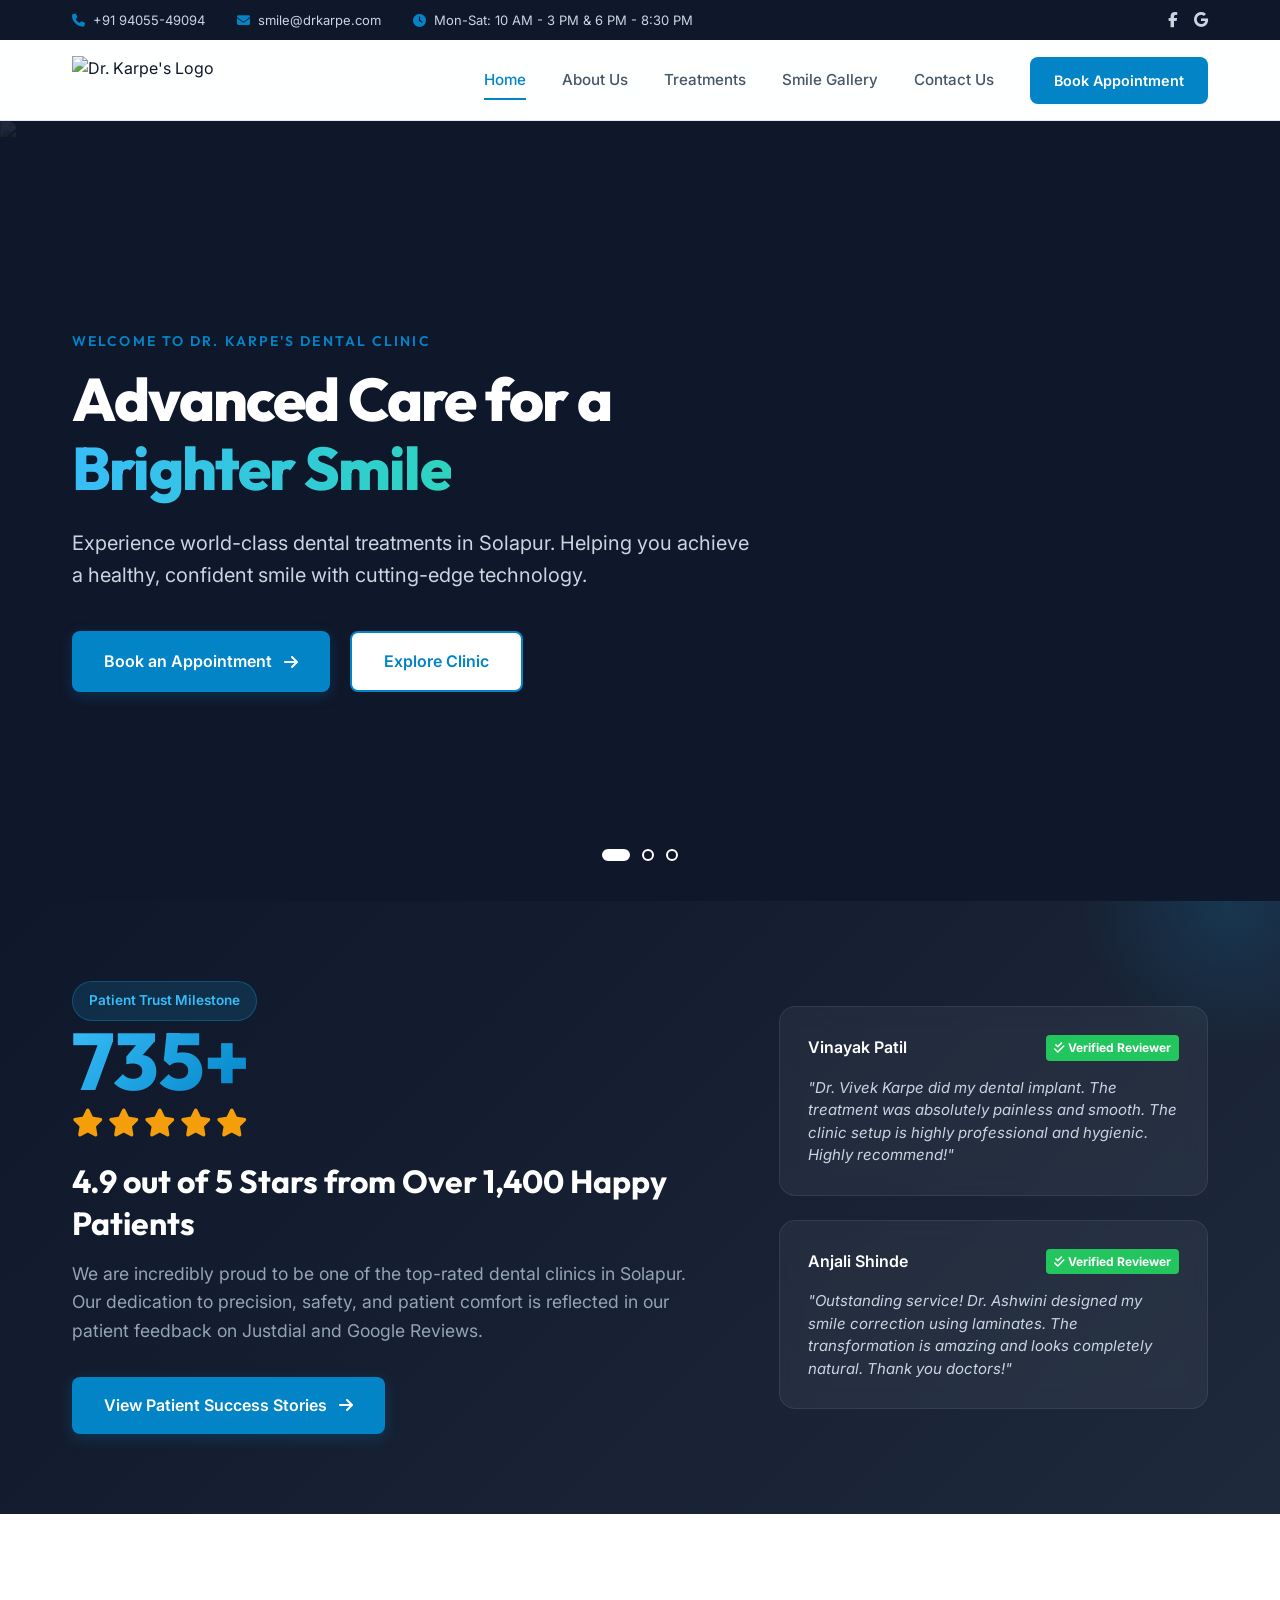
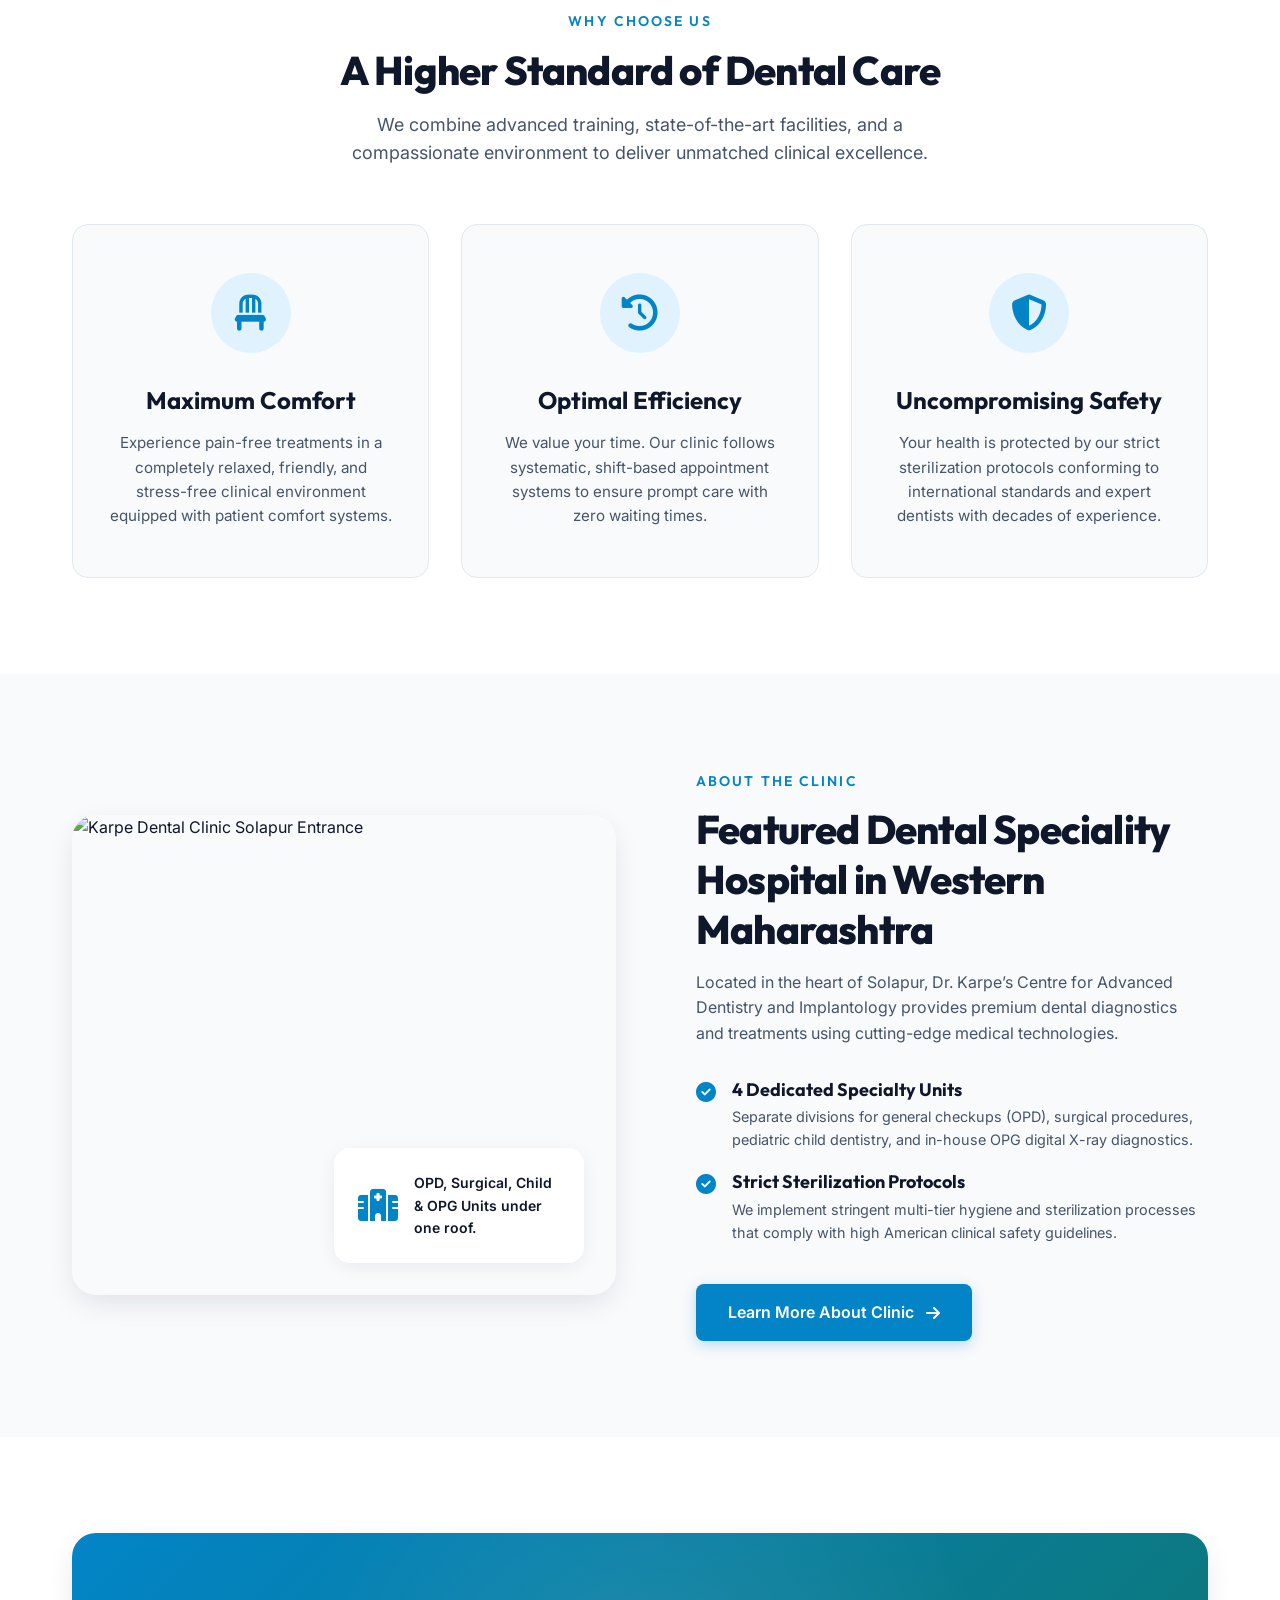
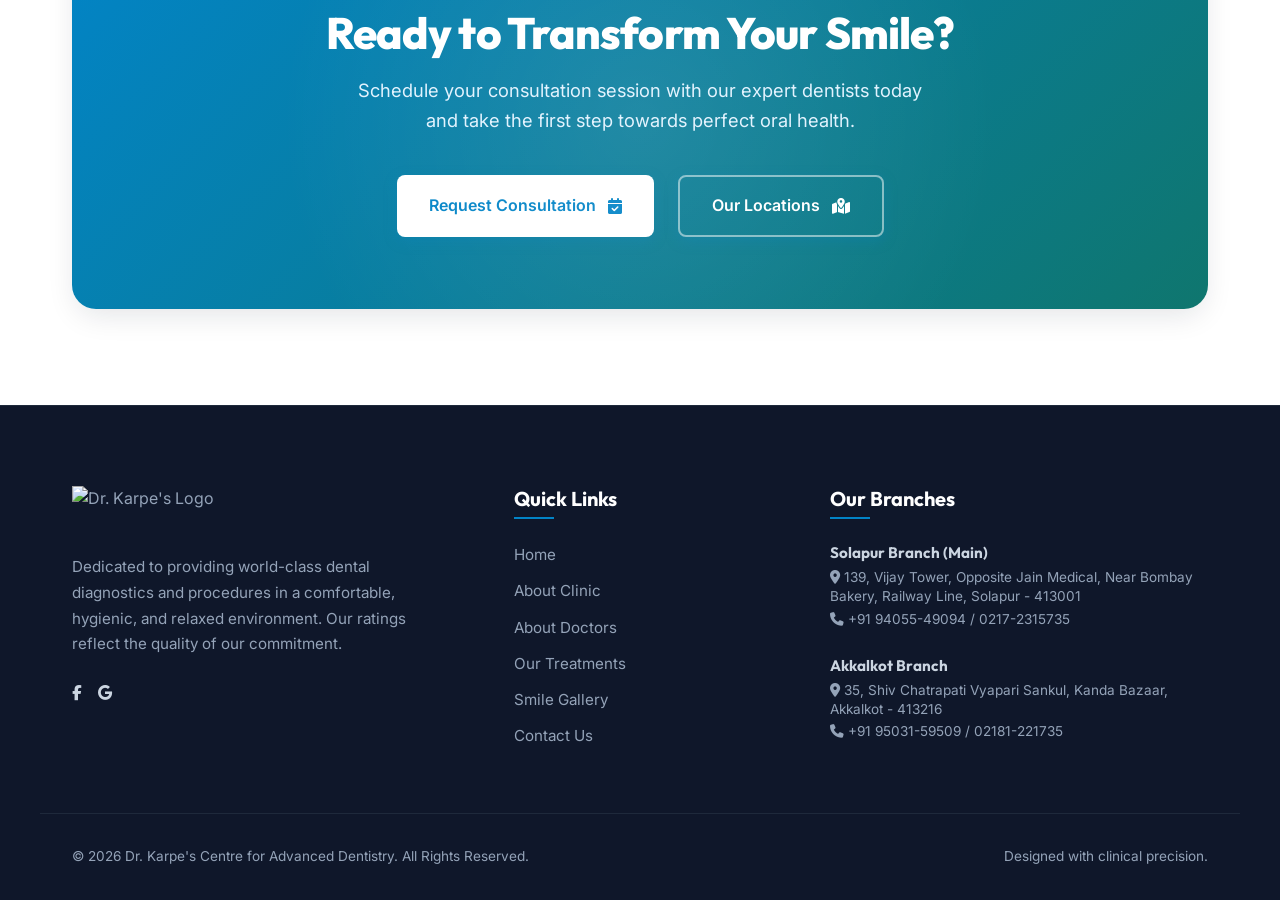
==== index.html @ cebeaaa7 "Initial commit - Redesigned Dr. Karpe's Dental Clinic Website" ====
<!DOCTYPE html>
<html lang="en">
<head>
    <meta charset="UTF-8">
    <meta name="viewport" content="width=device-width, initial-scale=1.0">
    <title>Dr. Karpe's Centre for Advanced Dentistry | Solapur Dentist</title>
    <meta name="description" content="Dr. Karpe's Dental Clinic in Solapur offers advanced dental treatments like dental implants, root canal treatment, cosmetic dentistry, and smile designing in a comfortable environment.">
    <meta name="keywords" content="dental clinic in solapur, dentist in solapur, dental implant solapur, root canal treatment solapur, cosmetic dentistry solapur, smile designing solapur">
    <link rel="stylesheet" href="https://cdnjs.cloudflare.com/ajax/libs/font-awesome/6.4.0/css/all.min.css">
    <link rel="stylesheet" href="css/main.css">
</head>
<body>

    <!-- Top Contact Bar -->
    <div class="top-bar">
        <div class="container top-bar-inner">
            <div class="top-contacts">
                <span><i class="fa-solid fa-phone"></i> +91 94055-49094</span>
                <span><i class="fa-solid fa-envelope"></i> smile@drkarpe.com</span>
                <span><i class="fa-solid fa-clock"></i> Mon-Sat: 10 AM - 3 PM & 6 PM - 8:30 PM</span>
            </div>
            <div class="top-socials">
                <a href="https://www.facebook.com/drkarpescentreforadvanceddentistry/" target="_blank" title="Facebook"><i class="fa-brands fa-facebook-f"></i></a>
                <a href="#" title="Google"><i class="fa-brands fa-google"></i></a>
            </div>
        </div>
    </div>

    <!-- Header Navigation -->
    <header class="header">
        <div class="container nav-container">
            <a href="index.html" class="logo">
                <img src="http://www.drkarpe.com/assets/img/logo.png" alt="Dr. Karpe's Logo">
            </a>
            <nav class="nav-menu">
                <a href="index.html" class="nav-item active">Home</a>
                <a href="about.html" class="nav-item">About Us</a>
                <a href="treatments.html" class="nav-item">Treatments</a>
                <a href="gallery.html" class="nav-item">Smile Gallery</a>
                <a href="contact.html" class="nav-item">Contact Us</a>
                <a href="contact.html#book" class="nav-item nav-btn">Book Appointment</a>
            </nav>
            <div class="mobile-toggle">
                <i class="fa-solid fa-bars"></i>
            </div>
        </div>
    </header>

    <!-- Parallax Hero Slider -->
    <section class="hero-slider">
        <!-- Slide 1 -->
        <div class="hero-slide active">
            <img src="http://www.drkarpe.com/assets/img/slider/6.jpg" alt="Karpe Dental Office" class="hero-bg-img">
            <div class="hero-overlay"></div>
            <div class="container hero-content-wrap">
                <div class="hero-content">
                    <span class="tagline">Welcome to Dr. Karpe's Dental Clinic</span>
                    <h1 class="hero-title">Advanced Care for a <span>Brighter Smile</span></h1>
                    <p class="hero-desc">Experience world-class dental treatments in Solapur. Helping you achieve a healthy, confident smile with cutting-edge technology.</p>
                    <div class="hero-cta">
                        <a href="contact.html#book" class="btn btn-primary">Book an Appointment <i class="fa-solid fa-arrow-right"></i></a>
                        <a href="about.html" class="btn btn-secondary">Explore Clinic</a>
                    </div>
                </div>
            </div>
        </div>
        <!-- Slide 2 -->
        <div class="hero-slide">
            <img src="http://www.drkarpe.com/assets/img/slider/7.jpg" alt="Dental Implants" class="hero-bg-img">
            <div class="hero-overlay"></div>
            <div class="container hero-content-wrap">
                <div class="hero-content">
                    <span class="tagline">Implantology Specialist</span>
                    <h1 class="hero-title">State of the Art <span>Dental Implants</span></h1>
                    <p class="hero-desc">Restore your natural smile and bite. Expert dental implant procedures performed by certified and highly experienced specialists.</p>
                    <div class="hero-cta">
                        <a href="treatments.html" class="btn btn-primary">Our Treatments <i class="fa-solid fa-arrow-right"></i></a>
                        <a href="contact.html#book" class="btn btn-secondary">Request Call</a>
                    </div>
                </div>
            </div>
        </div>
        <!-- Slide 3 -->
        <div class="hero-slide">
            <img src="http://www.drkarpe.com/assets/img/slider/8.jpg" alt="Cosmetic Dentistry" class="hero-bg-img">
            <div class="hero-overlay"></div>
            <div class="container hero-content-wrap">
                <div class="hero-content">
                    <span class="tagline">Aesthetic Corrections</span>
                    <h1 class="hero-title">Cosmetic Dentistry & <span>Smile Design</span></h1>
                    <p class="hero-desc">Enhance your self-confidence with customized veneers, crowns, composite fillings, and teeth whitening procedures.</p>
                    <div class="hero-cta">
                        <a href="gallery.html" class="btn btn-primary">View Transformations <i class="fa-solid fa-arrow-right"></i></a>
                        <a href="about.html" class="btn btn-secondary">Meet Our Doctors</a>
                    </div>
                </div>
            </div>
        </div>

        <div class="slider-dots">
            <span class="dot active"></span>
            <span class="dot"></span>
            <span class="dot"></span>
        </div>
    </section>

    <!-- Reviews / Milestone Highlights Section -->
    <section class="reviews-section">
        <div class="container reviews-grid">
            <div class="reviews-metric fade-in">
                <span class="reviews-badge">Patient Trust Milestone</span>
                <div class="reviews-stat">
                    <span id="reviews-counter" data-target="1400">0</span>
                </div>
                <div class="reviews-stars">
                    <i class="fa-solid fa-star"></i>
                    <i class="fa-solid fa-star"></i>
                    <i class="fa-solid fa-star"></i>
                    <i class="fa-solid fa-star"></i>
                    <i class="fa-solid fa-star"></i>
                </div>
                <h2 class="reviews-heading">4.9 out of 5 Stars from Over 1,400 Happy Patients</h2>
                <p class="reviews-sub">We are incredibly proud to be one of the top-rated dental clinics in Solapur. Our dedication to precision, safety, and patient comfort is reflected in our patient feedback on Justdial and Google Reviews.</p>
                <a href="gallery.html" class="btn btn-primary">View Patient Success Stories <i class="fa-solid fa-arrow-right"></i></a>
            </div>
            <div class="reviews-display-cards fade-in">
                <div class="review-card">
                    <div class="review-author">
                        <span class="author-name">Vinayak Patil</span>
                        <span class="review-source"><i class="fa-solid fa-check-double"></i> Verified Reviewer</span>
                    </div>
                    <p class="review-text">"Dr. Vivek Karpe did my dental implant. The treatment was absolutely painless and smooth. The clinic setup is highly professional and hygienic. Highly recommend!"</p>
                </div>
                <div class="review-card">
                    <div class="review-author">
                        <span class="author-name">Anjali Shinde</span>
                        <span class="review-source"><i class="fa-solid fa-check-double"></i> Verified Reviewer</span>
                    </div>
                    <p class="review-text">"Outstanding service! Dr. Ashwini designed my smile correction using laminates. The transformation is amazing and looks completely natural. Thank you doctors!"</p>
                </div>
            </div>
        </div>
    </section>

    <!-- Three pillars of value -->
    <section class="section-padding features-section">
        <div class="container text-center">
            <span class="tagline">Why Choose Us</span>
            <h2 class="section-title">A Higher Standard of Dental Care</h2>
            <p class="section-desc">We combine advanced training, state-of-the-art facilities, and a compassionate environment to deliver unmatched clinical excellence.</p>
            
            <div class="grid-3">
                <div class="feature-card fade-in">
                    <div class="feature-icon-wrapper">
                        <i class="fa-solid fa-chair"></i>
                    </div>
                    <h3 class="feature-title">Maximum Comfort</h3>
                    <p class="feature-desc">Experience pain-free treatments in a completely relaxed, friendly, and stress-free clinical environment equipped with patient comfort systems.</p>
                </div>
                <div class="feature-card fade-in">
                    <div class="feature-icon-wrapper">
                        <i class="fa-solid fa-clock-rotate-left"></i>
                    </div>
                    <h3 class="feature-title">Optimal Efficiency</h3>
                    <p class="feature-desc">We value your time. Our clinic follows systematic, shift-based appointment systems to ensure prompt care with zero waiting times.</p>
                </div>
                <div class="feature-card fade-in">
                    <div class="feature-icon-wrapper">
                        <i class="fa-solid fa-shield-halved"></i>
                    </div>
                    <h3 class="feature-title">Uncompromising Safety</h3>
                    <p class="feature-desc">Your health is protected by our strict sterilization protocols conforming to international standards and expert dentists with decades of experience.</p>
                </div>
            </div>
        </div>
    </section>

    <!-- Brief Clinic Intro & Overview -->
    <section class="section-padding home-intro">
        <div class="container grid-2">
            <div class="intro-image fade-in">
                <img src="http://www.drkarpe.com/assets/img/gallery/front.jpg" alt="Karpe Dental Clinic Solapur Entrance">
                <div class="badge-float">
                    <div class="badge-icon"><i class="fa-solid fa-hospital"></i></div>
                    <div class="badge-text">OPD, Surgical, Child & OPG Units under one roof.</div>
                </div>
            </div>
            <div class="intro-content fade-in">
                <span class="tagline">About the Clinic</span>
                <h2 class="section-title" style="text-align: left;">Featured Dental Speciality Hospital in Western Maharashtra</h2>
                <p style="color: var(--text-secondary); margin-bottom: 1.5rem;">Located in the heart of Solapur, Dr. Karpe’s Centre for Advanced Dentistry and Implantology provides premium dental diagnostics and treatments using cutting-edge medical technologies.</p>
                
                <div class="intro-list">
                    <div class="intro-item">
                        <i class="fa-solid fa-circle-check"></i>
                        <div>
                            <h4>4 Dedicated Specialty Units</h4>
                            <p>Separate divisions for general checkups (OPD), surgical procedures, pediatric child dentistry, and in-house OPG digital X-ray diagnostics.</p>
                        </div>
                    </div>
                    <div class="intro-item">
                        <i class="fa-solid fa-circle-check"></i>
                        <div>
                            <h4>Strict Sterilization Protocols</h4>
                            <p>We implement stringent multi-tier hygiene and sterilization processes that comply with high American clinical safety guidelines.</p>
                        </div>
                    </div>
                </div>
                <div style="margin-top: 2.5rem;">
                    <a href="about.html" class="btn btn-primary">Learn More About Clinic <i class="fa-solid fa-arrow-right"></i></a>
                </div>
            </div>
        </div>
    </section>

    <!-- Quick CTA Banner -->
    <section class="section-padding" style="background-color: white;">
        <div class="container">
            <div class="cta-banner fade-in">
                <h2>Ready to Transform Your Smile?</h2>
                <p>Schedule your consultation session with our expert dentists today and take the first step towards perfect oral health.</p>
                <div class="cta-buttons">
                    <a href="contact.html#book" class="btn btn-primary btn-white">Request Consultation <i class="fa-solid fa-calendar-check"></i></a>
                    <a href="contact.html" class="btn btn-primary btn-outline">Our Locations <i class="fa-solid fa-map-location-dot"></i></a>
                </div>
            </div>
        </div>
    </section>

    <!-- Footer -->
    <footer class="footer">
        <div class="container footer-grid">
            <div class="footer-col">
                <div class="footer-logo">
                    <img src="http://www.drkarpe.com/assets/img/logo.png" alt="Dr. Karpe's Logo">
                </div>
                <p>Dedicated to providing world-class dental diagnostics and procedures in a comfortable, hygienic, and relaxed environment. Our ratings reflect the quality of our commitment.</p>
                <div class="top-socials">
                    <a href="https://www.facebook.com/drkarpescentreforadvanceddentistry/" target="_blank"><i class="fa-brands fa-facebook-f"></i></a>
                    <a href="#"><i class="fa-brands fa-google"></i></a>
                </div>
            </div>
            <div class="footer-col">
                <h4>Quick Links</h4>
                <div class="footer-links">
                    <a href="index.html">Home</a>
                    <a href="about.html">About Clinic</a>
                    <a href="about.html#doctors">About Doctors</a>
                    <a href="treatments.html">Our Treatments</a>
                    <a href="gallery.html">Smile Gallery</a>
                    <a href="contact.html">Contact Us</a>
                </div>
            </div>
            <div class="footer-col">
                <h4>Our Branches</h4>
                <div class="footer-branches">
                    <div class="footer-branch">
                        <h5>Solapur Branch (Main)</h5>
                        <p><i class="fa-solid fa-location-dot"></i> 139, Vijay Tower, Opposite Jain Medical, Near Bombay Bakery, Railway Line, Solapur - 413001</p>
                        <p><i class="fa-solid fa-phone"></i> +91 94055-49094 / 0217-2315735</p>
                    </div>
                    <div class="footer-branch">
                        <h5>Akkalkot Branch</h5>
                        <p><i class="fa-solid fa-location-dot"></i> 35, Shiv Chatrapati Vyapari Sankul, Kanda Bazaar, Akkalkot - 413216</p>
                        <p><i class="fa-solid fa-phone"></i> +91 95031-59509 / 02181-221735</p>
                    </div>
                </div>
            </div>
        </div>
        <div class="container footer-bottom">
            <p>&copy; 2026 Dr. Karpe's Centre for Advanced Dentistry. All Rights Reserved.</p>
            <p>Designed with clinical precision.</p>
        </div>
    </footer>

    <!-- Lightbox Modal Container -->
    <div id="lightbox" class="lightbox">
        <button id="lightbox-close" class="lightbox-close"><i class="fa-solid fa-xmark"></i></button>
        <div class="lightbox-content">
            <img id="lightbox-img" src="" alt="Lightbox View">
            <p id="lightbox-caption" class="lightbox-caption"></p>
        </div>
    </div>

    <script src="js/main.js"></script>
</body>
</html>
---- css/main.css ----
@import url('https://fonts.googleapis.com/css2?family=Inter:wght@300;400;500;600&family=Outfit:wght@400;500;600;700;800&display=swap');

:root {
    --primary: #0284c7; /* Sky blue/Teal clinical accent */
    --primary-light: #e0f2fe;
    --primary-dark: #0369a1;
    --secondary: #0f766e; /* Deep teal for stability */
    --secondary-light: #ccfbf1;
    --accent: #f59e0b; /* Golden amber for ratings and highlights */
    --accent-light: #fef3c7;
    --bg-main: #f8fafc; /* Sleek cool white */
    --bg-card: rgba(255, 255, 255, 0.85);
    --text-primary: #0f172a; /* Slate 900 */
    --text-secondary: #475569; /* Slate 600 */
    --text-muted: #64748b; /* Slate 500 */
    --border-color: #e2e8f0; /* Slate 200 */
    --shadow-sm: 0 1px 3px rgba(0,0,0,0.05);
    --shadow-md: 0 4px 20px -2px rgba(15, 23, 42, 0.08);
    --shadow-lg: 0 10px 30px -5px rgba(15, 23, 42, 0.12);
    --radius-sm: 8px;
    --radius-md: 16px;
    --radius-lg: 24px;
    --transition: all 0.4s cubic-bezier(0.16, 1, 0.3, 1);
    --max-width: 1200px;
}

/* Base resets */
* {
    margin: 0;
    padding: 0;
    box-sizing: border-box;
}

html {
    scroll-behavior: smooth;
    font-family: 'Inter', sans-serif;
    color: var(--text-primary);
    background-color: var(--bg-main);
}

body {
    overflow-x: hidden;
    line-height: 1.6;
}

h1, h2, h3, h4, h5, h6 {
    font-family: 'Outfit', sans-serif;
    font-weight: 700;
    color: var(--text-primary);
    line-height: 1.25;
}

a {
    text-decoration: none;
    color: inherit;
    transition: var(--transition);
}

img {
    max-width: 100%;
    height: auto;
    display: block;
}

ul {
    list-style: none;
}

/* Layout Utilities */
.container {
    max-width: var(--max-width);
    margin: 0 auto;
    padding: 0 2rem;
}

.section-padding {
    padding: 6rem 0;
}

.text-center {
    text-align: center;
}

.grid-2 {
    display: grid;
    grid-template-columns: repeat(2, 1fr);
    gap: 3rem;
    align-items: center;
}

.grid-3 {
    display: grid;
    grid-template-columns: repeat(3, 1fr);
    gap: 2rem;
}

.grid-4 {
    display: grid;
    grid-template-columns: repeat(4, 1fr);
    gap: 1.5rem;
}

/* Modern Typography Accent */
.tagline {
    font-family: 'Outfit', sans-serif;
    font-size: 0.875rem;
    font-weight: 600;
    text-transform: uppercase;
    letter-spacing: 0.15em;
    color: var(--primary);
    margin-bottom: 0.75rem;
    display: block;
}

.section-title {
    font-size: 2.5rem;
    font-weight: 800;
    margin-bottom: 1rem;
    letter-spacing: -0.02em;
}

.section-desc {
    color: var(--text-secondary);
    font-size: 1.125rem;
    max-width: 600px;
    margin: 0 auto 3.5rem auto;
}

/* Top bar contact details */
.top-bar {
    background-color: var(--text-primary);
    color: white;
    font-size: 0.8125rem;
    padding: 0.5rem 0;
}

.top-bar-inner {
    display: flex;
    justify-content: space-between;
    align-items: center;
}

.top-contacts {
    display: flex;
    gap: 2rem;
}

.top-contacts span {
    display: flex;
    align-items: center;
    gap: 0.5rem;
    color: #cbd5e1;
}

.top-contacts i {
    color: var(--primary);
}

.top-socials {
    display: flex;
    gap: 1rem;
}

.top-socials a {
    color: #cbd5e1;
    font-size: 0.95rem;
}

.top-socials a:hover {
    color: var(--primary);
}

/* Navigation bar */
.header {
    background-color: rgba(255, 255, 255, 0.85);
    backdrop-filter: blur(12px);
    border-bottom: 1px solid var(--border-color);
    position: sticky;
    top: 0;
    z-index: 100;
    transition: var(--transition);
}

.header.shrink {
    padding: 0.25rem 0;
    box-shadow: var(--shadow-md);
}

.nav-container {
    display: flex;
    justify-content: space-between;
    align-items: center;
    height: 80px;
}

.header.shrink .nav-container {
    height: 65px;
}

.logo {
    display: flex;
    align-items: center;
}

.logo img {
    height: 48px;
    transition: var(--transition);
}

.header.shrink .logo img {
    height: 38px;
}

.nav-menu {
    display: flex;
    gap: 2.25rem;
    align-items: center;
}

.nav-item {
    font-weight: 500;
    font-size: 0.95rem;
    color: var(--text-secondary);
    position: relative;
    padding: 0.5rem 0;
}

.nav-item:hover, .nav-item.active {
    color: var(--primary);
}

.nav-item::after {
    content: '';
    position: absolute;
    bottom: 0;
    left: 0;
    width: 0;
    height: 2px;
    background-color: var(--primary);
    transition: var(--transition);
}

.nav-item:hover::after, .nav-item.active::after {
    width: 100%;
}

.nav-btn {
    background-color: var(--primary);
    color: white !important;
    padding: 0.75rem 1.5rem;
    border-radius: var(--radius-sm);
    font-weight: 600;
    font-size: 0.9rem;
    box-shadow: var(--shadow-sm);
}

.nav-btn:hover {
    background-color: var(--primary-dark);
    transform: translateY(-2px);
    box-shadow: 0 4px 12px rgba(2, 132, 199, 0.2);
}

.mobile-toggle {
    display: none;
    font-size: 1.5rem;
    cursor: pointer;
    color: var(--text-primary);
}

/* Button UI Components */
.btn {
    display: inline-flex;
    align-items: center;
    gap: 0.75rem;
    padding: 1rem 2rem;
    border-radius: var(--radius-sm);
    font-weight: 600;
    font-size: 1rem;
    transition: var(--transition);
    cursor: pointer;
    border: none;
}

.btn-primary {
    background-color: var(--primary);
    color: white;
    box-shadow: 0 4px 14px rgba(2, 132, 199, 0.25);
}

.btn-primary:hover {
    background-color: var(--primary-dark);
    transform: translateY(-3px);
    box-shadow: 0 8px 24px rgba(2, 132, 199, 0.35);
}

.btn-secondary {
    background-color: white;
    color: var(--primary);
    border: 2px solid var(--primary);
}

.btn-secondary:hover {
    background-color: var(--primary-light);
    transform: translateY(-3px);
}

/* Hero Section with Parallax slider */
.hero-slider {
    position: relative;
    height: calc(100vh - 120px);
    min-height: 550px;
    background-color: #0f172a;
    overflow: hidden;
}

.hero-slide {
    position: absolute;
    top: 0;
    left: 0;
    width: 100%;
    height: 100%;
    opacity: 0;
    transition: opacity 1.2s ease-in-out;
    z-index: 1;
}

.hero-slide.active {
    opacity: 1;
    z-index: 2;
}

.hero-bg-img {
    position: absolute;
    top: 0;
    left: 0;
    width: 100%;
    height: 100%;
    object-fit: cover;
    opacity: 0.55;
    transform: scale(1.08);
    transition: transform 6s ease-out;
}

.hero-slide.active .hero-bg-img {
    transform: scale(1);
}

.hero-overlay {
    position: absolute;
    top: 0;
    left: 0;
    width: 100%;
    height: 100%;
    background: linear-gradient(to right, rgba(15, 23, 42, 0.85) 40%, rgba(15, 23, 42, 0.2));
    z-index: 2;
}

.hero-content-wrap {
    position: relative;
    z-index: 3;
    height: 100%;
    display: flex;
    align-items: center;
    color: white;
}

.hero-content {
    max-width: 680px;
    opacity: 0;
    transform: translateY(30px);
    transition: all 1s cubic-bezier(0.16, 1, 0.3, 1) 0.5s;
}

.hero-slide.active .hero-content {
    opacity: 1;
    transform: translateY(0);
}

.hero-title {
    font-size: 3.75rem;
    font-weight: 800;
    margin-bottom: 1.5rem;
    color: white;
    letter-spacing: -0.03em;
    line-height: 1.15;
}

.hero-title span {
    color: #38bdf8;
    background: linear-gradient(to right, #38bdf8, #2dd4bf);
    -webkit-background-clip: text;
    -webkit-text-fill-color: transparent;
}

.hero-desc {
    font-size: 1.25rem;
    color: #cbd5e1;
    margin-bottom: 2.5rem;
    line-height: 1.6;
}

.hero-cta {
    display: flex;
    gap: 1.25rem;
}

.slider-dots {
    position: absolute;
    bottom: 2.5rem;
    left: 50%;
    transform: translateX(-50%);
    z-index: 10;
    display: flex;
    gap: 0.75rem;
}

.dot {
    width: 12px;
    height: 12px;
    border-radius: 50%;
    border: 2px solid white;
    background: transparent;
    cursor: pointer;
    transition: var(--transition);
}

.dot.active {
    background: white;
    width: 28px;
    border-radius: 6px;
}

/* Reviews Milestone Section */
.reviews-section {
    background: linear-gradient(135deg, #0f172a 0%, #1e293b 100%);
    color: white;
    padding: 5rem 0;
    position: relative;
    overflow: hidden;
}

.reviews-section::before {
    content: '';
    position: absolute;
    width: 300px;
    height: 300px;
    background: radial-gradient(circle, rgba(14, 165, 233, 0.15) 0%, transparent 70%);
    top: -150px;
    right: -100px;
}

.reviews-grid {
    display: grid;
    grid-template-columns: 1.2fr 0.8fr;
    gap: 4rem;
    align-items: center;
}

.reviews-metric {
    text-align: left;
}

.reviews-stat {
    font-family: 'Outfit', sans-serif;
    font-size: 5rem;
    font-weight: 800;
    color: white;
    line-height: 1;
    margin-bottom: 0.5rem;
    display: flex;
    align-items: center;
}

.reviews-stat span {
    color: var(--primary);
    background: linear-gradient(135deg, #38bdf8 0%, #0284c7 100%);
    -webkit-background-clip: text;
    -webkit-text-fill-color: transparent;
}

.reviews-stars {
    display: flex;
    gap: 0.25rem;
    margin-bottom: 1.5rem;
}

.reviews-stars i {
    color: var(--accent);
    font-size: 1.75rem;
}

.reviews-heading {
    font-size: 2rem;
    font-weight: 700;
    color: white;
    margin-bottom: 1rem;
    line-height: 1.3;
}

.reviews-sub {
    color: #94a3b8;
    font-size: 1.1rem;
    margin-bottom: 2rem;
}

.reviews-badge {
    background-color: rgba(14, 165, 233, 0.15);
    border: 1px solid rgba(14, 165, 233, 0.3);
    padding: 0.5rem 1rem;
    border-radius: 50px;
    font-size: 0.85rem;
    font-weight: 600;
    color: #38bdf8;
    display: inline-block;
}

.reviews-display-cards {
    display: flex;
    flex-direction: column;
    gap: 1.5rem;
}

.review-card {
    background: rgba(255, 255, 255, 0.05);
    border: 1px solid rgba(255, 255, 255, 0.08);
    backdrop-filter: blur(10px);
    border-radius: var(--radius-md);
    padding: 1.75rem;
    transition: var(--transition);
}

.review-card:hover {
    transform: translateY(-5px);
    background: rgba(255, 255, 255, 0.08);
    border-color: rgba(255, 255, 255, 0.15);
}

.review-author {
    display: flex;
    justify-content: space-between;
    margin-bottom: 1rem;
}

.author-name {
    font-weight: 600;
    font-size: 1rem;
    color: white;
}

.review-source {
    font-size: 0.75rem;
    background-color: #22c55e;
    color: white;
    padding: 0.2rem 0.5rem;
    border-radius: 4px;
    font-weight: 700;
}

.review-text {
    font-size: 0.9375rem;
    color: #cbd5e1;
    font-style: italic;
    line-height: 1.5;
}

/* Feature Pillars Section */
.features-section {
    background-color: white;
}

.features-grid {
    display: grid;
    grid-template-columns: repeat(3, 1fr);
    gap: 2.5rem;
}

.feature-card {
    background-color: var(--bg-main);
    border: 1px solid var(--border-color);
    border-radius: var(--radius-md);
    padding: 3rem 2.25rem;
    text-align: center;
    transition: var(--transition);
}

.feature-card:hover {
    transform: translateY(-10px);
    background-color: white;
    box-shadow: var(--shadow-lg);
    border-color: transparent;
}

.feature-icon-wrapper {
    width: 80px;
    height: 80px;
    background-color: var(--primary-light);
    color: var(--primary);
    border-radius: 50%;
    display: flex;
    align-items: center;
    justify-content: center;
    font-size: 2.25rem;
    margin: 0 auto 2rem auto;
    transition: var(--transition);
}

.feature-card:hover .feature-icon-wrapper {
    background-color: var(--primary);
    color: white;
    transform: scale(1.1) rotate(5deg);
}

.feature-title {
    font-size: 1.5rem;
    margin-bottom: 1rem;
}

.feature-desc {
    color: var(--text-secondary);
    font-size: 0.95rem;
}

/* Home Intro Section */
.home-intro {
    background-color: var(--bg-main);
}

.intro-image {
    position: relative;
    border-radius: var(--radius-lg);
    overflow: hidden;
    box-shadow: var(--shadow-lg);
}

.intro-image img {
    width: 100%;
    height: 480px;
    object-fit: cover;
    transition: var(--transition);
}

.intro-image:hover img {
    transform: scale(1.05);
}

.badge-float {
    position: absolute;
    bottom: 2rem;
    right: 2rem;
    background: rgba(255, 255, 255, 0.9);
    backdrop-filter: blur(10px);
    padding: 1.5rem;
    border-radius: var(--radius-md);
    box-shadow: var(--shadow-md);
    display: flex;
    align-items: center;
    gap: 1rem;
    max-width: 250px;
}

.badge-icon {
    font-size: 2rem;
    color: var(--primary);
}

.badge-text {
    font-size: 0.875rem;
    font-weight: 600;
    color: var(--text-primary);
}

.intro-content {
    padding-left: 2rem;
}

.intro-list {
    margin-top: 2rem;
    display: flex;
    flex-direction: column;
    gap: 1.25rem;
}

.intro-item {
    display: flex;
    gap: 1rem;
    align-items: flex-start;
}

.intro-item i {
    color: var(--primary);
    font-size: 1.25rem;
    margin-top: 0.2rem;
}

.intro-item h4 {
    font-size: 1.125rem;
    margin-bottom: 0.25rem;
}

.intro-item p {
    font-size: 0.9rem;
    color: var(--text-secondary);
}

/* Doctors Bio Section */
.doctors-section {
    background-color: white;
}

.doctor-card {
    background-color: var(--bg-main);
    border: 1px solid var(--border-color);
    border-radius: var(--radius-lg);
    overflow: hidden;
    transition: var(--transition);
    display: flex;
    flex-direction: column;
}

.doctor-card:hover {
    transform: translateY(-8px);
    box-shadow: var(--shadow-lg);
    border-color: transparent;
}

.doctor-image-wrapper {
    height: 380px;
    overflow: hidden;
    position: relative;
    background-color: #e2e8f0;
}

.doctor-image-wrapper img {
    width: 100%;
    height: 100%;
    object-fit: cover;
    object-position: center top;
    transition: var(--transition);
}

.doctor-card:hover .doctor-image-wrapper img {
    transform: scale(1.06);
}

.doctor-info {
    padding: 2.25rem;
    flex-grow: 1;
    display: flex;
    flex-direction: column;
}

.doctor-name {
    font-size: 1.75rem;
    margin-bottom: 0.5rem;
}

.doctor-role {
    color: var(--primary);
    font-weight: 600;
    font-size: 0.95rem;
    margin-bottom: 1.25rem;
    letter-spacing: 0.05em;
    text-transform: uppercase;
}

.doctor-desc {
    color: var(--text-secondary);
    font-size: 0.95rem;
    margin-bottom: 1.5rem;
    line-height: 1.6;
}

.doctor-tags {
    margin-top: auto;
    display: flex;
    flex-wrap: wrap;
    gap: 0.5rem;
}

.doctor-tag {
    background-color: white;
    border: 1px solid var(--border-color);
    padding: 0.4rem 0.8rem;
    border-radius: 30px;
    font-size: 0.75rem;
    font-weight: 600;
    color: var(--text-secondary);
}

/* Quick Appointments Hooks on Pages */
.cta-banner {
    background: linear-gradient(135deg, var(--primary) 0%, var(--secondary) 100%);
    color: white;
    border-radius: var(--radius-lg);
    padding: 4.5rem;
    text-align: center;
    position: relative;
    overflow: hidden;
    box-shadow: var(--shadow-lg);
}

.cta-banner::before {
    content: '';
    position: absolute;
    top: 0;
    left: 0;
    width: 100%;
    height: 100%;
    background: radial-gradient(circle, rgba(255,255,255,0.1) 0%, transparent 60%);
}

.cta-banner h2 {
    font-size: 2.75rem;
    font-weight: 800;
    color: white;
    margin-bottom: 1rem;
    letter-spacing: -0.02em;
}

.cta-banner p {
    font-size: 1.15rem;
    color: #e0f2fe;
    max-width: 600px;
    margin: 0 auto 2.5rem auto;
}

.cta-buttons {
    display: flex;
    justify-content: center;
    gap: 1.5rem;
}

.cta-buttons .btn-white {
    background-color: white;
    color: var(--primary);
}

.cta-buttons .btn-white:hover {
    background-color: #cbd5e1;
    transform: translateY(-3px);
}

.cta-buttons .btn-outline {
    background-color: transparent;
    color: white;
    border: 2px solid rgba(255,255,255,0.5);
}

.cta-buttons .btn-outline:hover {
    background-color: rgba(255,255,255,0.1);
    border-color: white;
    transform: translateY(-3px);
}

/* Treatments List Cards */
.treatments-section {
    background-color: var(--bg-main);
}

.treatment-card {
    background: white;
    border: 1px solid var(--border-color);
    border-radius: var(--radius-md);
    overflow: hidden;
    box-shadow: var(--shadow-sm);
    transition: var(--transition);
    display: flex;
    flex-direction: column;
}

.treatment-card:hover {
    transform: translateY(-8px);
    box-shadow: var(--shadow-lg);
    border-color: transparent;
}

.treatment-img {
    height: 220px;
    overflow: hidden;
    background-color: #f1f5f9;
    position: relative;
}

.treatment-img img {
    width: 100%;
    height: 100%;
    object-fit: cover;
    transition: var(--transition);
}

.treatment-card:hover .treatment-img img {
    transform: scale(1.08);
}

.treatment-info {
    padding: 2rem;
    flex-grow: 1;
    display: flex;
    flex-direction: column;
}

.treatment-name {
    font-size: 1.35rem;
    margin-bottom: 0.75rem;
    font-weight: 700;
}

.treatment-short-desc {
    color: var(--text-secondary);
    font-size: 0.9rem;
    line-height: 1.5;
    margin-bottom: 1.5rem;
}

.treatment-link {
    margin-top: auto;
    font-weight: 600;
    font-size: 0.875rem;
    color: var(--primary);
    display: flex;
    align-items: center;
    gap: 0.5rem;
}

.treatment-link:hover {
    color: var(--primary-dark);
}

.treatment-link i {
    transition: var(--transition);
}

.treatment-card:hover .treatment-link i {
    transform: translateX(5px);
}

/* Interior Gallery grid */
.gallery-section {
    background-color: white;
}

.gallery-grid {
    display: grid;
    grid-template-columns: repeat(4, 1fr);
    gap: 1.5rem;
    margin-bottom: 5rem;
}

.gallery-item {
    position: relative;
    border-radius: var(--radius-md);
    overflow: hidden;
    height: 280px;
    box-shadow: var(--shadow-sm);
    cursor: pointer;
}

.gallery-item img {
    width: 100%;
    height: 100%;
    object-fit: cover;
    transition: var(--transition);
}

.gallery-overlay {
    position: absolute;
    top: 0;
    left: 0;
    width: 100%;
    height: 100%;
    background: rgba(15, 23, 42, 0.6);
    display: flex;
    align-items: center;
    justify-content: center;
    opacity: 0;
    transition: var(--transition);
}

.gallery-icon {
    width: 50px;
    height: 50px;
    background-color: white;
    color: var(--text-primary);
    border-radius: 50%;
    display: flex;
    align-items: center;
    justify-content: center;
    font-size: 1.25rem;
    transform: translateY(20px);
    transition: var(--transition);
}

.gallery-item:hover img {
    transform: scale(1.08);
}

.gallery-item:hover .gallery-overlay {
    opacity: 1;
}

.gallery-item:hover .gallery-icon {
    transform: translateY(0);
}

/* Smile Gallery Category Filter */
.portfolio-filter {
    display: flex;
    justify-content: center;
    flex-wrap: wrap;
    gap: 0.75rem;
    margin-bottom: 3rem;
}

.filter-btn {
    background-color: var(--bg-main);
    border: 1px solid var(--border-color);
    color: var(--text-secondary);
    padding: 0.6rem 1.25rem;
    border-radius: 30px;
    font-size: 0.875rem;
    font-weight: 600;
    cursor: pointer;
    transition: var(--transition);
}

.filter-btn:hover, .filter-btn.active {
    background-color: var(--primary);
    color: white;
    border-color: var(--primary);
    box-shadow: 0 4px 12px rgba(2, 132, 199, 0.2);
}

/* Before After Case Cards */
.cases-grid {
    display: grid;
    grid-template-columns: repeat(3, 1fr);
    gap: 2rem;
}

.case-card {
    background: white;
    border: 1px solid var(--border-color);
    border-radius: var(--radius-md);
    overflow: hidden;
    box-shadow: var(--shadow-sm);
    transition: var(--transition);
}

.case-card:hover {
    transform: translateY(-5px);
    box-shadow: var(--shadow-md);
}

.case-img-container {
    height: 240px;
    overflow: hidden;
    background-color: #f1f5f9;
}

.case-img-container img {
    width: 100%;
    height: 100%;
    object-fit: cover;
}

.case-info {
    padding: 1.5rem;
}

.case-title {
    font-size: 1.1rem;
    font-weight: 700;
    margin-bottom: 0.25rem;
}

.case-tag {
    color: var(--primary);
    font-size: 0.8rem;
    font-weight: 600;
    text-transform: uppercase;
    letter-spacing: 0.05em;
}

/* Interactive modal lightbox */
.lightbox {
    position: fixed;
    top: 0;
    left: 0;
    width: 100%;
    height: 100%;
    background-color: rgba(15, 23, 42, 0.95);
    z-index: 1000;
    display: none;
    align-items: center;
    justify-content: center;
    opacity: 0;
    transition: opacity 0.3s ease;
}

.lightbox.active {
    display: flex;
    opacity: 1;
}

.lightbox-content {
    max-width: 85%;
    max-height: 85%;
    position: relative;
}

.lightbox-content img {
    border-radius: var(--radius-sm);
    box-shadow: 0 10px 40px rgba(0,0,0,0.5);
    max-height: 80vh;
}

.lightbox-close {
    position: absolute;
    top: -2.5rem;
    right: 0;
    color: white;
    font-size: 1.5rem;
    cursor: pointer;
    background: none;
    border: none;
}

.lightbox-caption {
    color: white;
    text-align: center;
    margin-top: 1rem;
    font-family: 'Outfit', sans-serif;
    font-size: 1.25rem;
    font-weight: 600;
}

/* Contacts & Branches coordinates card */
.contact-section {
    background-color: var(--bg-main);
}

.branches-container {
    display: grid;
    grid-template-columns: repeat(2, 1fr);
    gap: 3rem;
    margin-bottom: 5rem;
}

.branch-card {
    background: white;
    border: 1px solid var(--border-color);
    border-radius: var(--radius-lg);
    padding: 3rem;
    box-shadow: var(--shadow-md);
    transition: var(--transition);
}

.branch-card:hover {
    transform: translateY(-5px);
    box-shadow: var(--shadow-lg);
}

.branch-title {
    font-size: 1.75rem;
    margin-bottom: 1.5rem;
    color: var(--secondary);
    display: flex;
    align-items: center;
    gap: 0.75rem;
    border-bottom: 2px solid var(--border-color);
    padding-bottom: 0.75rem;
}

.branch-title i {
    color: var(--primary);
}

.branch-details {
    display: flex;
    flex-direction: column;
    gap: 1.25rem;
    margin-bottom: 2rem;
}

.detail-item {
    display: flex;
    gap: 1rem;
    align-items: flex-start;
}

.detail-item i {
    color: var(--primary);
    font-size: 1.2rem;
    margin-top: 0.2rem;
}

.detail-item div h5 {
    font-size: 0.95rem;
    color: var(--text-muted);
    font-weight: 500;
    margin-bottom: 0.2rem;
    text-transform: uppercase;
}

.detail-item div p {
    font-size: 1rem;
    color: var(--text-primary);
}

/* Contact / Appointment form UI */
.appointment-form-wrapper {
    background: white;
    border: 1px solid var(--border-color);
    border-radius: var(--radius-lg);
    padding: 3.5rem;
    box-shadow: var(--shadow-lg);
    max-width: 800px;
    margin: 0 auto;
}

.form-title {
    font-size: 2rem;
    text-align: center;
    margin-bottom: 0.5rem;
}

.form-desc {
    text-align: center;
    color: var(--text-secondary);
    margin-bottom: 3rem;
}

.form-grid {
    display: grid;
    grid-template-columns: repeat(2, 1fr);
    gap: 1.5rem;
    margin-bottom: 2rem;
}

.form-group {
    display: flex;
    flex-direction: column;
    gap: 0.5rem;
}

.form-group-full {
    grid-column: span 2;
}

.form-label {
    font-size: 0.875rem;
    font-weight: 600;
    color: var(--text-primary);
}

.form-control {
    background-color: var(--bg-main);
    border: 1px solid var(--border-color);
    padding: 0.85rem 1.15rem;
    border-radius: var(--radius-sm);
    font-family: inherit;
    font-size: 0.95rem;
    color: var(--text-primary);
    transition: var(--transition);
}

.form-control:focus {
    outline: none;
    border-color: var(--primary);
    background-color: white;
    box-shadow: 0 0 0 4px rgba(2, 132, 199, 0.15);
}

textarea.form-control {
    resize: vertical;
    min-height: 120px;
}

.form-alert {
    padding: 1rem;
    border-radius: var(--radius-sm);
    font-size: 0.9rem;
    margin-bottom: 1.5rem;
    display: none;
}

.form-alert.success {
    display: block;
    background-color: #dcfce7;
    color: #15803d;
    border: 1px solid #bbf7d0;
}

.form-alert.error {
    display: block;
    background-color: #fee2e2;
    color: #b91c1c;
    border: 1px solid #fecaca;
}

/* Footer Section */
.footer {
    background-color: #0f172a;
    color: #94a3b8;
    padding: 5rem 0 2rem 0;
    border-top: 1px solid #1e293b;
}

.footer-grid {
    display: grid;
    grid-template-columns: 1.5fr 1fr 1.5fr;
    gap: 4rem;
    margin-bottom: 4rem;
}

.footer-col h4 {
    color: white;
    font-size: 1.25rem;
    margin-bottom: 1.5rem;
    position: relative;
    padding-bottom: 0.5rem;
}

.footer-col h4::after {
    content: '';
    position: absolute;
    bottom: 0;
    left: 0;
    width: 40px;
    height: 2px;
    background-color: var(--primary);
}

.footer-col p {
    font-size: 0.95rem;
    line-height: 1.7;
    margin-bottom: 1.5rem;
}

.footer-logo {
    margin-bottom: 1.5rem;
}

.footer-logo img {
    height: 44px;
}

.footer-links {
    display: flex;
    flex-direction: column;
    gap: 0.75rem;
}

.footer-links a {
    color: #94a3b8;
    font-size: 0.95rem;
}

.footer-links a:hover {
    color: white;
    transform: translateX(4px);
}

.footer-branches {
    display: flex;
    flex-direction: column;
    gap: 1.5rem;
}

.footer-branch h5 {
    color: #cbd5e1;
    font-size: 0.95rem;
    margin-bottom: 0.4rem;
}

.footer-branch p {
    font-size: 0.85rem;
    margin-bottom: 0.2rem;
    line-height: 1.4;
}

.footer-bottom {
    border-top: 1px solid #1e293b;
    padding-top: 2rem;
    display: flex;
    justify-content: space-between;
    align-items: center;
    font-size: 0.85rem;
}

/* Animations classes */
.fade-in {
    opacity: 0;
    transform: translateY(30px);
    transition: opacity 0.8s ease, transform 0.8s ease;
}

.fade-in.appear {
    opacity: 1;
    transform: translateY(0);
}

/* Responsive breakdowns */
@media (max-width: 1024px) {
    .grid-3 {
        grid-template-columns: repeat(2, 1fr);
    }
    .grid-4 {
        grid-template-columns: repeat(2, 1fr);
    }
    .cases-grid {
        grid-template-columns: repeat(2, 1fr);
    }
    .footer-grid {
        grid-template-columns: 1fr;
        gap: 3rem;
    }
    .reviews-grid {
        grid-template-columns: 1fr;
        gap: 3rem;
    }
}

@media (max-width: 768px) {
    .container {
        padding: 0 1.5rem;
    }
    .section-padding {
        padding: 4rem 0;
    }
    .top-bar {
        display: none;
    }
    .nav-menu {
        position: fixed;
        top: 80px;
        left: -100%;
        width: 100%;
        height: calc(100vh - 80px);
        background-color: white;
        flex-direction: column;
        padding: 3rem 2rem;
        gap: 2rem;
        transition: 0.4s ease;
        box-shadow: 0 10px 15px rgba(0,0,0,0.05);
        align-items: stretch;
    }
    .nav-menu.active {
        left: 0;
    }
    .mobile-toggle {
        display: block;
    }
    .grid-2, .branches-container {
        grid-template-columns: 1fr;
        gap: 2rem;
    }
    .intro-content {
        padding-left: 0;
    }
    .hero-title {
        font-size: 2.75rem;
    }
    .reviews-stat {
        font-size: 3.5rem;
    }
    .cta-banner {
        padding: 2.5rem;
    }
    .cta-banner h2 {
        font-size: 2rem;
    }
    .cta-buttons {
        flex-direction: column;
    }
    .appointment-form-wrapper {
        padding: 2rem;
    }
    .form-grid {
        grid-template-columns: 1fr;
    }
    .form-group-full {
        grid-column: span 1;
    }
}

@media (max-width: 480px) {
    .grid-3, .grid-4, .cases-grid {
        grid-template-columns: 1fr;
    }
    .hero-title {
        font-size: 2.25rem;
    }
    .reviews-heading {
        font-size: 1.5rem;
    }
}
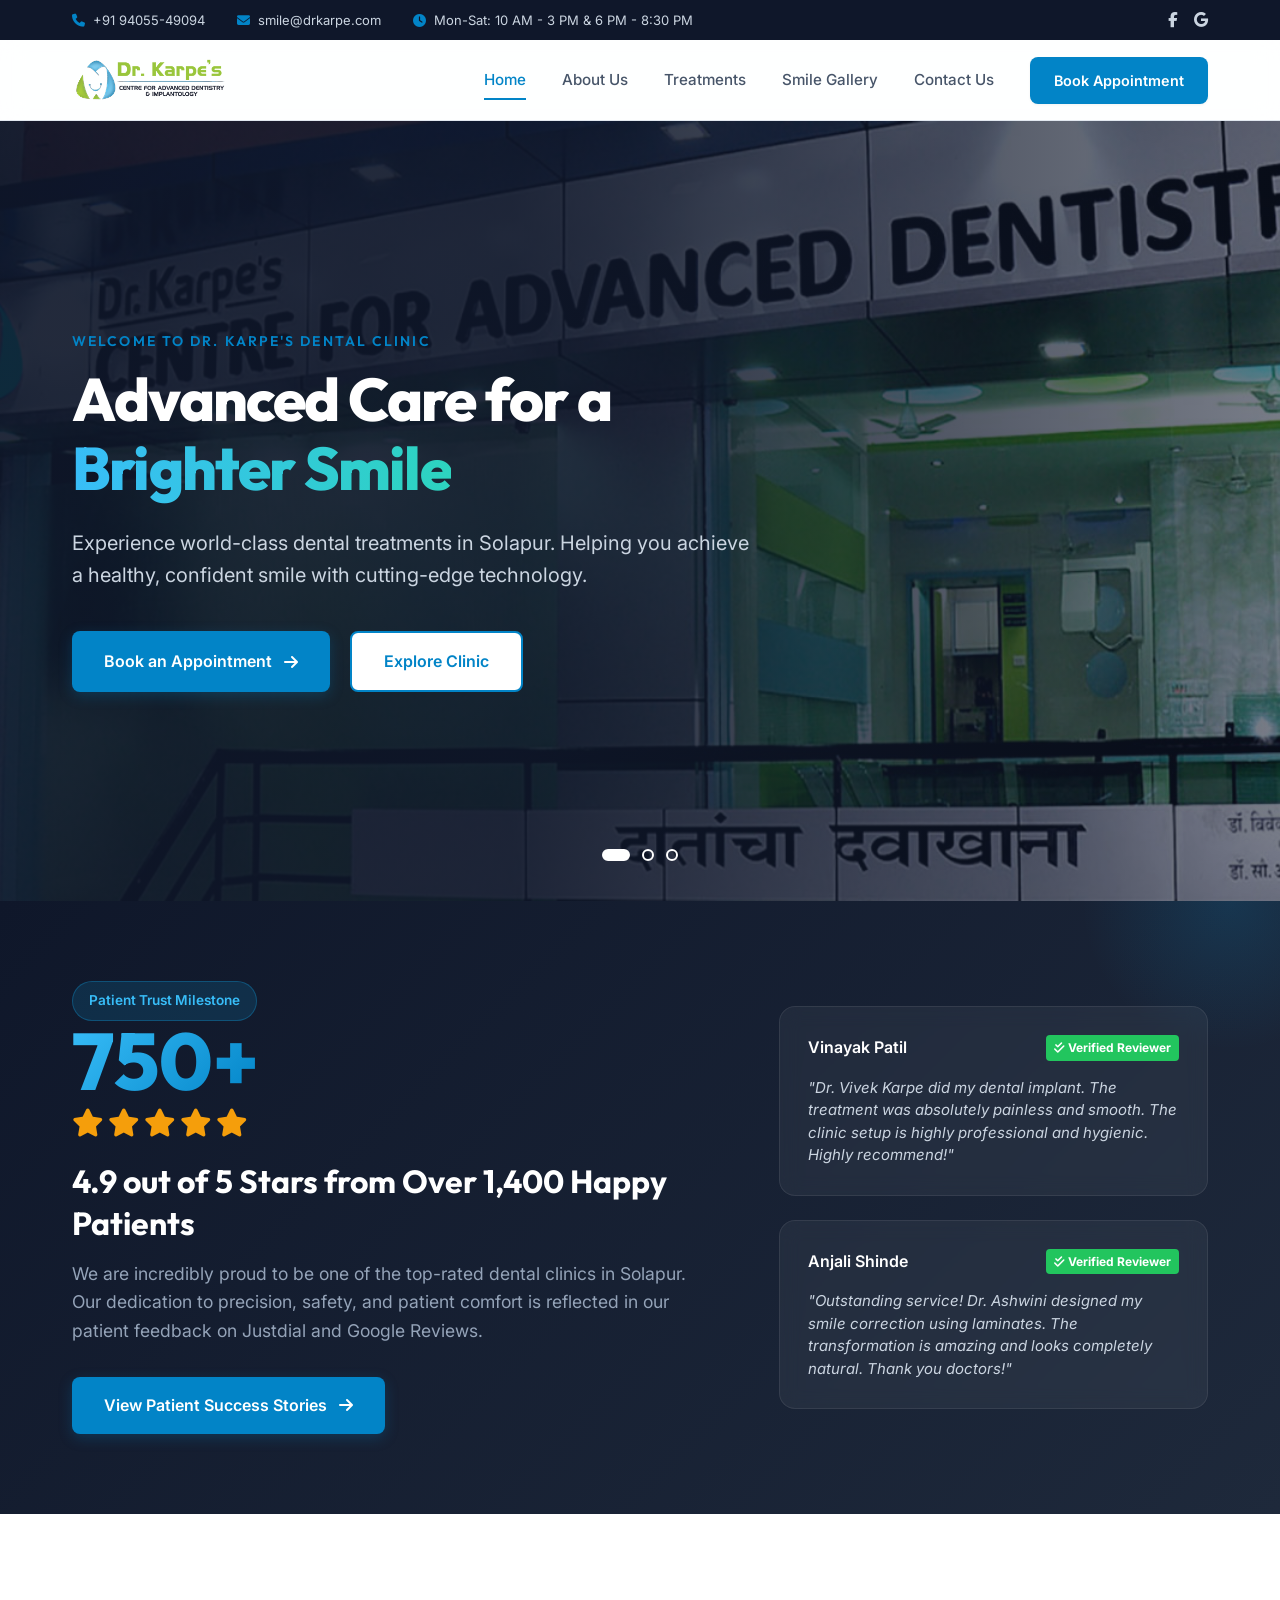
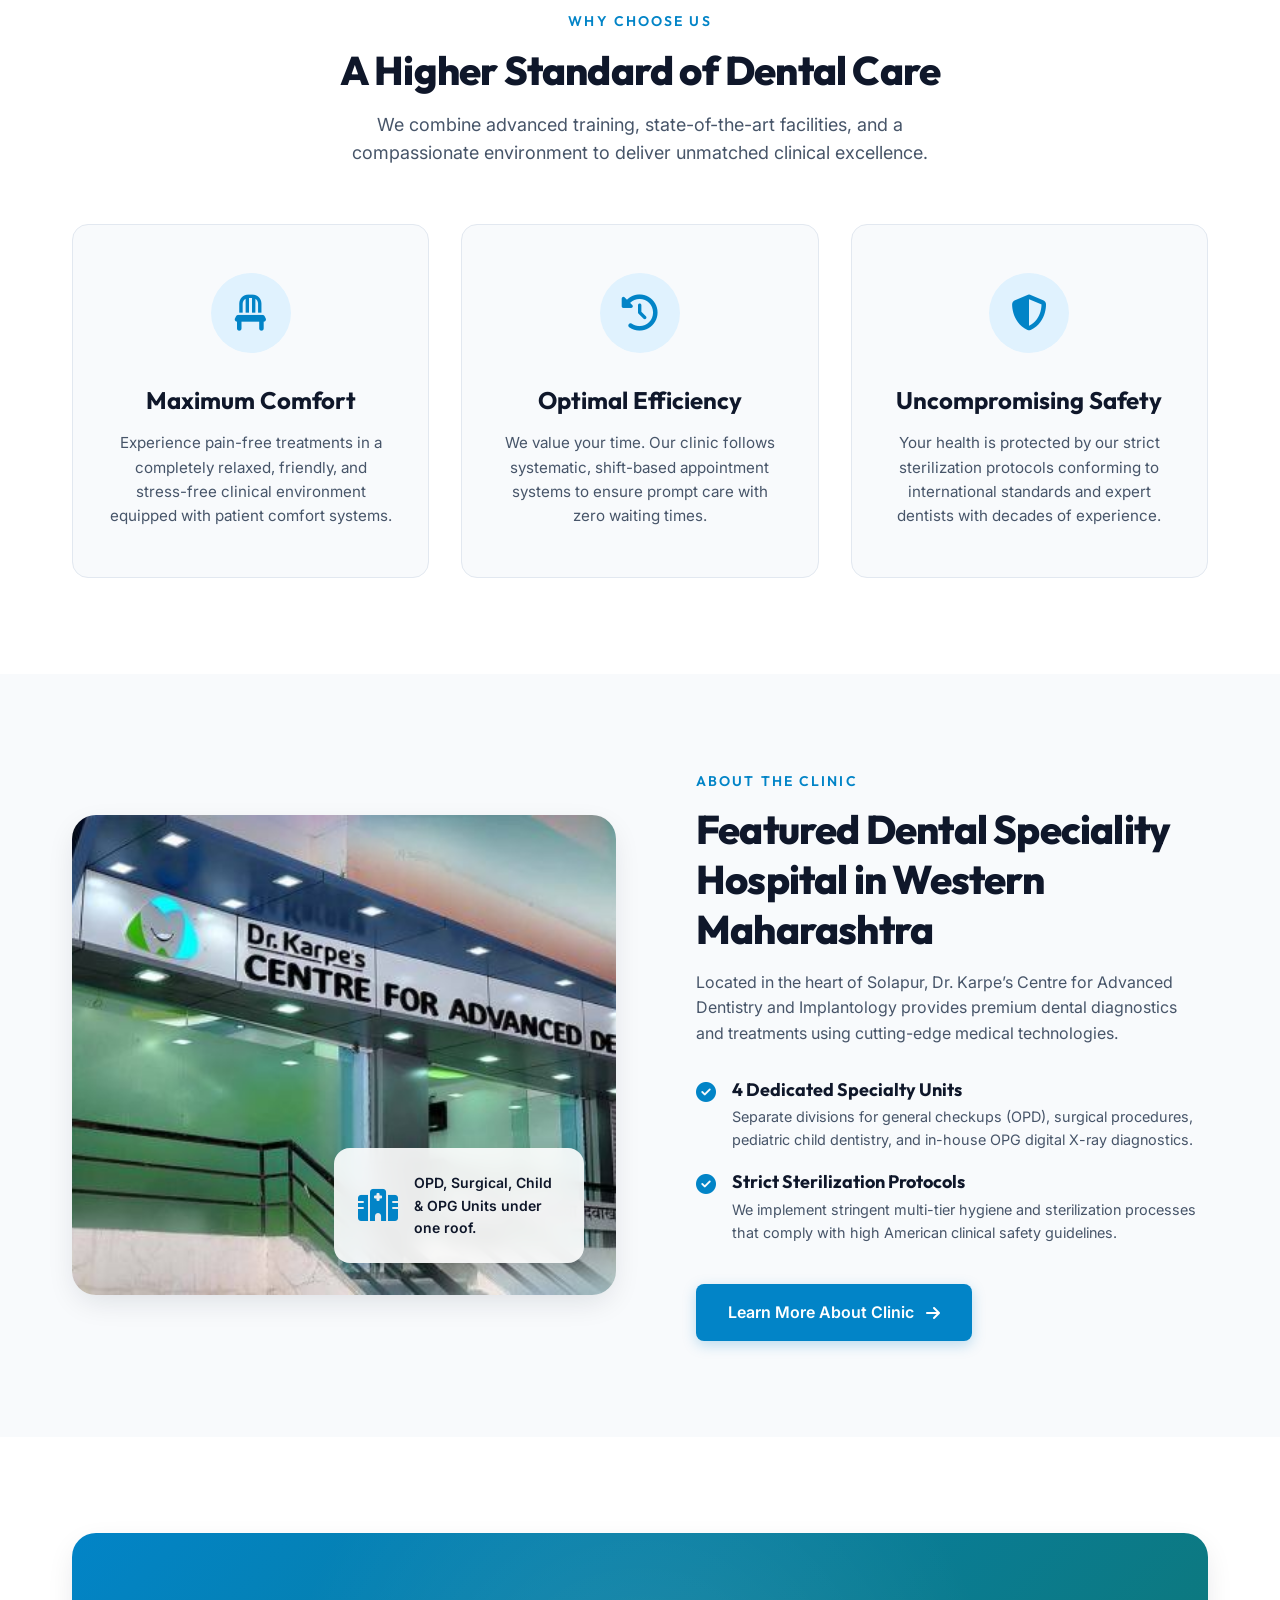
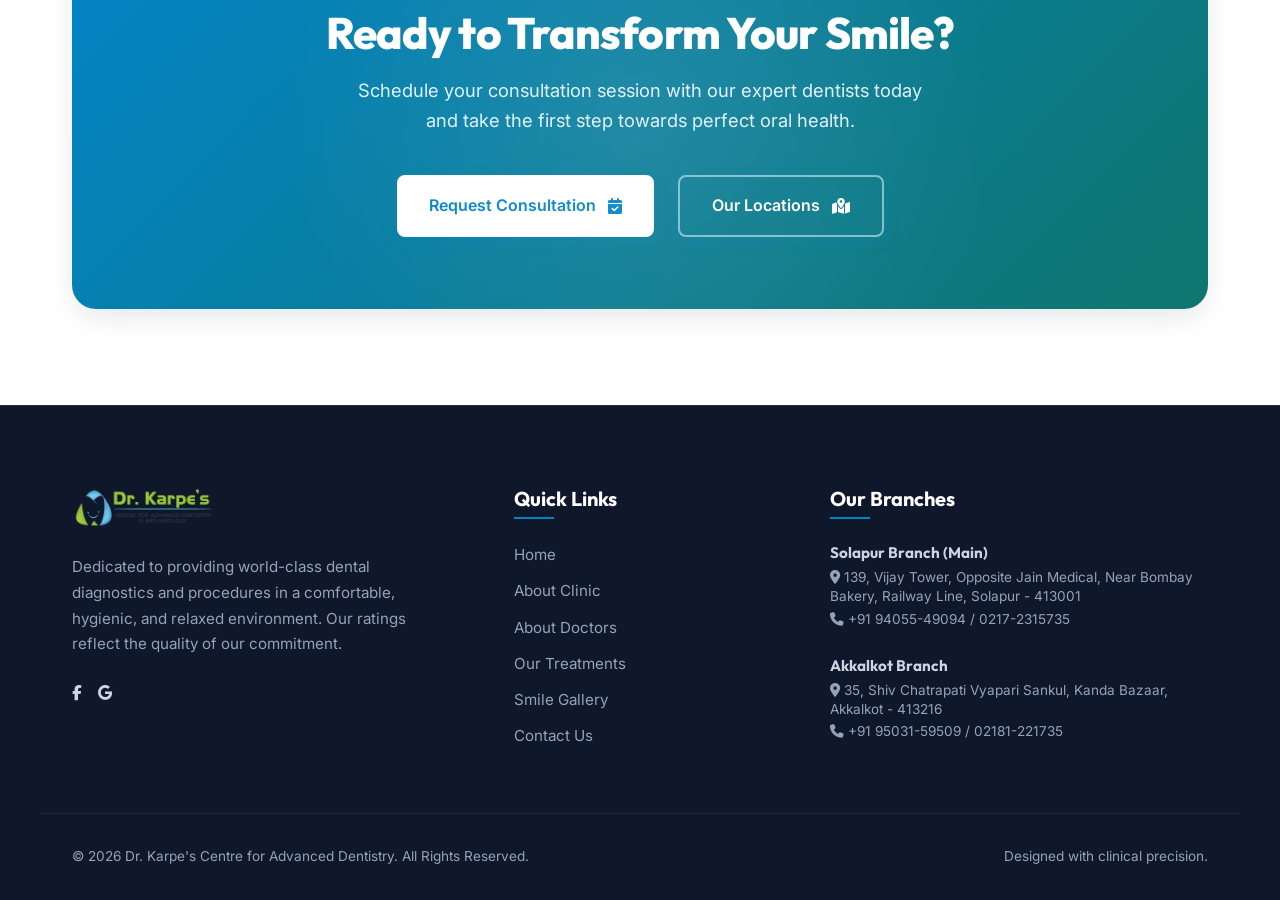
==== commit 3c451a60: "Localize all remote image assets and update relative paths" ====
--- a/index.html
+++ b/index.html
@@ -30,7 +30,7 @@
     <header class="header">
         <div class="container nav-container">
             <a href="index.html" class="logo">
-                <img src="http://www.drkarpe.com/assets/img/logo.png" alt="Dr. Karpe's Logo">
+                <img src="assets/img/logo.png" alt="Dr. Karpe's Logo">
             </a>
             <nav class="nav-menu">
                 <a href="index.html" class="nav-item active">Home</a>
@@ -50,7 +50,7 @@
     <section class="hero-slider">
         <!-- Slide 1 -->
         <div class="hero-slide active">
-            <img src="http://www.drkarpe.com/assets/img/slider/6.jpg" alt="Karpe Dental Office" class="hero-bg-img">
+            <img src="assets/img/slider/6.jpg" alt="Karpe Dental Office" class="hero-bg-img">
             <div class="hero-overlay"></div>
             <div class="container hero-content-wrap">
                 <div class="hero-content">
@@ -66,7 +66,7 @@
         </div>
         <!-- Slide 2 -->
         <div class="hero-slide">
-            <img src="http://www.drkarpe.com/assets/img/slider/7.jpg" alt="Dental Implants" class="hero-bg-img">
+            <img src="assets/img/slider/7.jpg" alt="Dental Implants" class="hero-bg-img">
             <div class="hero-overlay"></div>
             <div class="container hero-content-wrap">
                 <div class="hero-content">
@@ -82,7 +82,7 @@
         </div>
         <!-- Slide 3 -->
         <div class="hero-slide">
-            <img src="http://www.drkarpe.com/assets/img/slider/8.jpg" alt="Cosmetic Dentistry" class="hero-bg-img">
+            <img src="assets/img/slider/8.jpg" alt="Cosmetic Dentistry" class="hero-bg-img">
             <div class="hero-overlay"></div>
             <div class="container hero-content-wrap">
                 <div class="hero-content">
@@ -179,7 +179,7 @@
     <section class="section-padding home-intro">
         <div class="container grid-2">
             <div class="intro-image fade-in">
-                <img src="http://www.drkarpe.com/assets/img/gallery/front.jpg" alt="Karpe Dental Clinic Solapur Entrance">
+                <img src="assets/img/gallery/front.jpg" alt="Karpe Dental Clinic Solapur Entrance">
                 <div class="badge-float">
                     <div class="badge-icon"><i class="fa-solid fa-hospital"></i></div>
                     <div class="badge-text">OPD, Surgical, Child & OPG Units under one roof.</div>
@@ -232,7 +232,7 @@
         <div class="container footer-grid">
             <div class="footer-col">
                 <div class="footer-logo">
-                    <img src="http://www.drkarpe.com/assets/img/logo.png" alt="Dr. Karpe's Logo">
+                    <img src="assets/img/logo.png" alt="Dr. Karpe's Logo">
                 </div>
                 <p>Dedicated to providing world-class dental diagnostics and procedures in a comfortable, hygienic, and relaxed environment. Our ratings reflect the quality of our commitment.</p>
                 <div class="top-socials">
